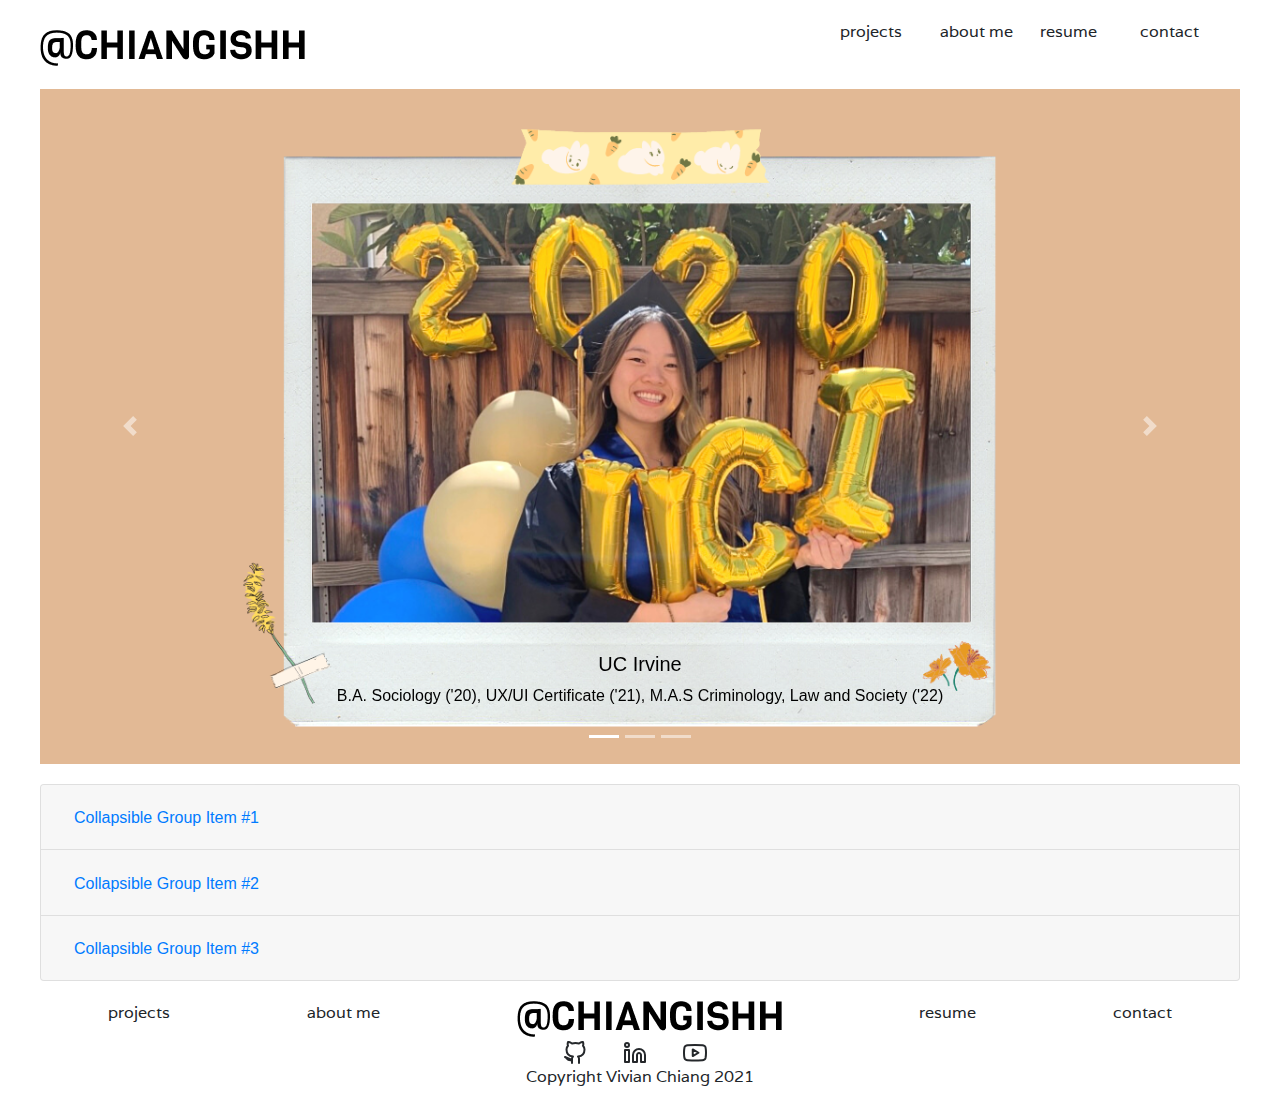
==== about.html @ e0d1074c "updated" ====
<!DOCTYPE html>
<html lang="en">

<head>
    <meta charset="UTF-8">
    <meta http-equiv="X-UA-Compatible" content="IE=edge">
    <meta name="viewport" content="width=device-width, initial-scale=1.0">
    <title>about me</title>
    <link rel="stylesheet" href="https://stackpath.bootstrapcdn.com/bootstrap/4.3.1/css/bootstrap.min.css"
        integrity="sha384-ggOyR0iXCbMQv3Xipma34MD+dH/1fQ784/j6cY/iJTQUOhcWr7x9JvoRxT2MZw1T" crossorigin="anonymous">
    <meta name="viewport" content="width=device-width, initial-scale=1, shrink-to-fit=no">
    <link rel="stylesheet" href="about.css">
    <link rel="preconnect" href="https://fonts.gstatic.com">
    <link href="https://fonts.googleapis.com/css2?family=Viga&display=swap" rel="stylesheet">
    <link rel="preconnect" href="https://fonts.gstatic.com">
    <link href="https://fonts.googleapis.com/css2?family=Varela&family=Viga&display=swap" rel="stylesheet">
    <script async src="https://www.googletagmanager.com/gtag/js?id=G-PX47273XHF"></script>
</head>

<body>
    <nav class="fill">
        <div class="navigation">
            <div id="logo">
              <p>
                <a href="index.html">
                <img src="@CHIANGISHH.png" alt="logo">
                </a>
              </p>
            </div>
            <div id="projects">
                <p>projects</p>
            </div>
            <div class="dropdown">
                <p class="dropbtn">about me</p>
                <div class="dropdown-content">
                    <a href="#">@chiangishh</a>
                    <a href="#">@vifitzs</a>
                </div>
            </div>
            <div id="resume">
                <p>resume</p>
            </div>
            <div id="contact">
                <p>contact</p>
            </div>
        </div>
    </nav>

    <div class="bd-example">
        <div id="carouselExampleCaptions" class="carousel slide" data-ride="carousel">
            <ol class="carousel-indicators">
                <li data-target="#carouselExampleCaptions" data-slide-to="0" class="active"></li>
                <li data-target="#carouselExampleCaptions" data-slide-to="1"></li>
                <li data-target="#carouselExampleCaptions" data-slide-to="2"></li>
            </ol>
            <div class="carousel-inner">
                <div class="carousel-item active">
                    <img src="1.png" class="d-block w-100" alt="...">
                    <div class="carousel-caption d-none d-md-block">
                        <h5>UC Irvine</h5>
                        <p> B.A. Sociology ('20), UX/UI Certificate ('21), M.A.S Criminology, Law and Society ('22)</p>
                    </div>
                </div>
                <div class="carousel-item">
                    <img src="3.png" class="d-block w-100" alt="...">
                    <div class="carousel-caption d-none d-md-block">
                        <h5>Vivian in 3 Words</h5>
                        <p>Team Leader, Driven, Organized</p>
                    </div>
                </div>
                <div class="carousel-item">
                    <img src="2.png" class="d-block w-100" alt="...">
                    <div class="carousel-caption d-none d-md-block">
                        <h5>On Vivian's free time, she likes to...</h5>
                        <p>create video and fashion content for family, friends, and viewers</p>
                    </div>
                </div>
            </div>
            <a class="carousel-control-prev" href="#carouselExampleCaptions" role="button" data-slide="prev">
                <span class="carousel-control-prev-icon" aria-hidden="true"></span>
                <span class="sr-only">Previous</span>
            </a>
            <a class="carousel-control-next" href="#carouselExampleCaptions" role="button" data-slide="next">
                <span class="carousel-control-next-icon" aria-hidden="true"></span>
                <span class="sr-only">Next</span>
            </a>
        </div>
    </div>

    <div class="accordion" id="accordionExample">
        <div class="card">
          <div class="card-header" id="headingOne">
            <h2 class="mb-0">
              <button class="btn btn-link" type="button" data-toggle="collapse" data-target="#collapseOne" aria-expanded="true" aria-controls="collapseOne">
                Collapsible Group Item #1
              </button>
            </h2>
          </div>
      
          <div id="collapseOne" class="collapse show" aria-labelledby="headingOne" data-parent="#accordionExample">
            <div class="card-body">
              Anim pariatur cliche reprehenderit, enim eiusmod high life accusamus terry richardson ad squid. 3 wolf moon officia aute, non cupidatat skateboard dolor brunch. Food truck quinoa nesciunt laborum eiusmod. Brunch 3 wolf moon tempor, sunt aliqua put a bird on it squid single-origin coffee nulla assumenda shoreditch et. Nihil anim keffiyeh helvetica, craft beer labore wes anderson cred nesciunt sapiente ea proident. Ad vegan excepteur butcher vice lomo. Leggings occaecat craft beer farm-to-table, raw denim aesthetic synth nesciunt you probably haven't heard of them accusamus labore sustainable VHS.
            </div>
          </div>
        </div>
        <div class="card">
          <div class="card-header" id="headingTwo">
            <h2 class="mb-0">
              <button class="btn btn-link collapsed" type="button" data-toggle="collapse" data-target="#collapseTwo" aria-expanded="false" aria-controls="collapseTwo">
                Collapsible Group Item #2
              </button>
            </h2>
          </div>
          <div id="collapseTwo" class="collapse" aria-labelledby="headingTwo" data-parent="#accordionExample">
            <div class="card-body">
              Anim pariatur cliche reprehenderit, enim eiusmod high life accusamus terry richardson ad squid. 3 wolf moon officia aute, non cupidatat skateboard dolor brunch. Food truck quinoa nesciunt laborum eiusmod. Brunch 3 wolf moon tempor, sunt aliqua put a bird on it squid single-origin coffee nulla assumenda shoreditch et. Nihil anim keffiyeh helvetica, craft beer labore wes anderson cred nesciunt sapiente ea proident. Ad vegan excepteur butcher vice lomo. Leggings occaecat craft beer farm-to-table, raw denim aesthetic synth nesciunt you probably haven't heard of them accusamus labore sustainable VHS.
            </div>
          </div>
        </div>
        <div class="card">
          <div class="card-header" id="headingThree">
            <h2 class="mb-0">
              <button class="btn btn-link collapsed" type="button" data-toggle="collapse" data-target="#collapseThree" aria-expanded="false" aria-controls="collapseThree">
                Collapsible Group Item #3
              </button>
            </h2>
          </div>
          <div id="collapseThree" class="collapse" aria-labelledby="headingThree" data-parent="#accordionExample">
            <div class="card-body">
              Anim pariatur cliche reprehenderit, enim eiusmod high life accusamus terry richardson ad squid. 3 wolf moon officia aute, non cupidatat skateboard dolor brunch. Food truck quinoa nesciunt laborum eiusmod. Brunch 3 wolf moon tempor, sunt aliqua put a bird on it squid single-origin coffee nulla assumenda shoreditch et. Nihil anim keffiyeh helvetica, craft beer labore wes anderson cred nesciunt sapiente ea proident. Ad vegan excepteur butcher vice lomo. Leggings occaecat craft beer farm-to-table, raw denim aesthetic synth nesciunt you probably haven't heard of them accusamus labore sustainable VHS.
            </div>
          </div>
        </div>
      </div>

    <footer>
        <div>
            <div id="footer2">
                <div>
                    <p>projects</p>
                </div>
                <div>
                    <p>about me</p>
                </div>
                <div>
                    <img src="@CHIANGISHH.png" alt="logo">
                </div>
                <div>
                    <p>resume</p>
                </div>
                <div>
                    <p>contact</p>
                </div>
            </div>
            <div id="footer3">
                <div class="logos">
                    <img id="github" src="github.svg" alt="github">
                    <img id="linkedin" src="linkedin.svg" alt="linkedin">
                    <img id="youtube" src="youtube.svg" alt="youtube">
                </div>
            </div>
        </div>
        <div id="footer4">
            <p>Copyright Vivian Chiang 2021</p>
        </div>
        </div>
    </footer>
    <script src="https://code.jquery.com/jquery-3.3.1.slim.min.js"
        integrity="sha384-q8i/X+965DzO0rT7abK41JStQIAqVgRVzpbzo5smXKp4YfRvH+8abtTE1Pi6jizo"
        crossorigin="anonymous"></script>
    <script src="https://cdnjs.cloudflare.com/ajax/libs/popper.js/1.14.7/umd/popper.min.js"
        integrity="sha384-UO2eT0CpHqdSJQ6hJty5KVphtPhzWj9WO1clHTMGa3JDZwrnQq4sF86dIHNDz0W1"
        crossorigin="anonymous"></script>
    <script src="https://stackpath.bootstrapcdn.com/bootstrap/4.3.1/js/bootstrap.min.js"
        integrity="sha384-JjSmVgyd0p3pXB1rRibZUAYoIIy6OrQ6VrjIEaFf/nJGzIxFDsf4x0xIM+B07jRM"
        crossorigin="anonymous"></script>

</body>
<script src="about.js"></script>

</html>
---- about.css ----
.navigation {
    display: grid;
    grid-template-columns: 200px 600px 100px 100px 100px 100px;
    max-width: 1200px;
    margin: 0 auto;
    font-family: 'Varela', sans-serif;
    padding-top: 20px;
}
#projects {
    grid-column: 3;
}
#logo {
    font-size: 35px;
    font-family: 'Viga', sans-serif;
}


.dropbtn {
    background-color: transparent;
}

/* The container <div> - needed to position the dropdown content */

.dropdown {
    position: relative;
    display: inline-block;
}

/* Dropdown Content (Hidden by Default) */

.dropdown-content {
    display: none;
    position: absolute;
    background-color: #f1f1f1;
    min-width: 160px;
    box-shadow: 0px 8px 16px 0px rgba(0, 0, 0, 0.2);
    border-radius: 10px;
    z-index: 1;
}

/* Links inside the dropdown */

.dropdown-content a {
    color: black;
    padding: 12px 16px;
    text-decoration: none;
    display: block;
}

/* Change color of dropdown links on hover */

.dropdown-content a:hover {
    background-color: #FFDCDC;
    text-decoration: hotpink underline;
}

/* Show the dropdown menu on hover */

.dropdown:hover .dropdown-content {
    display: block;
}

/* Change the background color of the dropdown button when the dropdown content is shown */

.dropdown:hover .dropbtn {
    color: hotpink;
}

nav.fill .navigation {
    transition: all 2s;
}

nav.fill .navigation:after {
    text-align: left;
    content: '';
    margin: 0 auto;
}

nav.fill #projects:hover {
    color: green;
    z-index: 1;
    text-decoration: underline;
}

nav.fill #about:hover {
    color: hotpink;
    z-index: 1;
    text-decoration: underline;
}

nav.fill #resume:hover {
    color: green;
    z-index: 1;
    text-decoration: underline;
}

nav.fill #contact:hover {
    color: hotpink;
    z-index: 1;
    text-decoration: underline;
}

nav.fill .navigation:hover:after {
    z-index: -10;
    animation: fill 1s forwards;
    -webkit-animation: fill 1s forwards;
    -moz-animation: fill 1s forwards;
    opacity: 1;
}

.bd-example {
    max-width: 1200px;
    margin: 0 auto;
}

.bd-example p {
    color: black;
}
.bd-example h5 {
    color: black;
}

.information {
    padding-top: 20px;
    max-width: 1200px;
    margin: 0 auto;
}
.accordion {
    padding-top: 20px;
    max-width: 1200px;
    margin: 0 auto;
}
footer {
   padding-top: 20px;
    display: flex;
    flex-direction: column;
    justify-content: center;
    max-width: 1200px;
    margin: 0 auto;
    font-family: 'Varela', sans-serif;
}

#footer2 {
    display: flex;
    flex-direction: row;
    justify-content: space-around;
}

#footer3 {
    display: flex;
    justify-content: center;
}

.logos {
    display: grid;
    grid-template-columns: 60px 60px 60px;
    grid-template-rows: 1;
    padding-left: 25px;
}

#github {
    grid-column: 1;
}

#linkedin {
    grid-column: 2;
}

#youtube {
    grid-column: 3;
}

#footer4 {
    text-align: center;
}
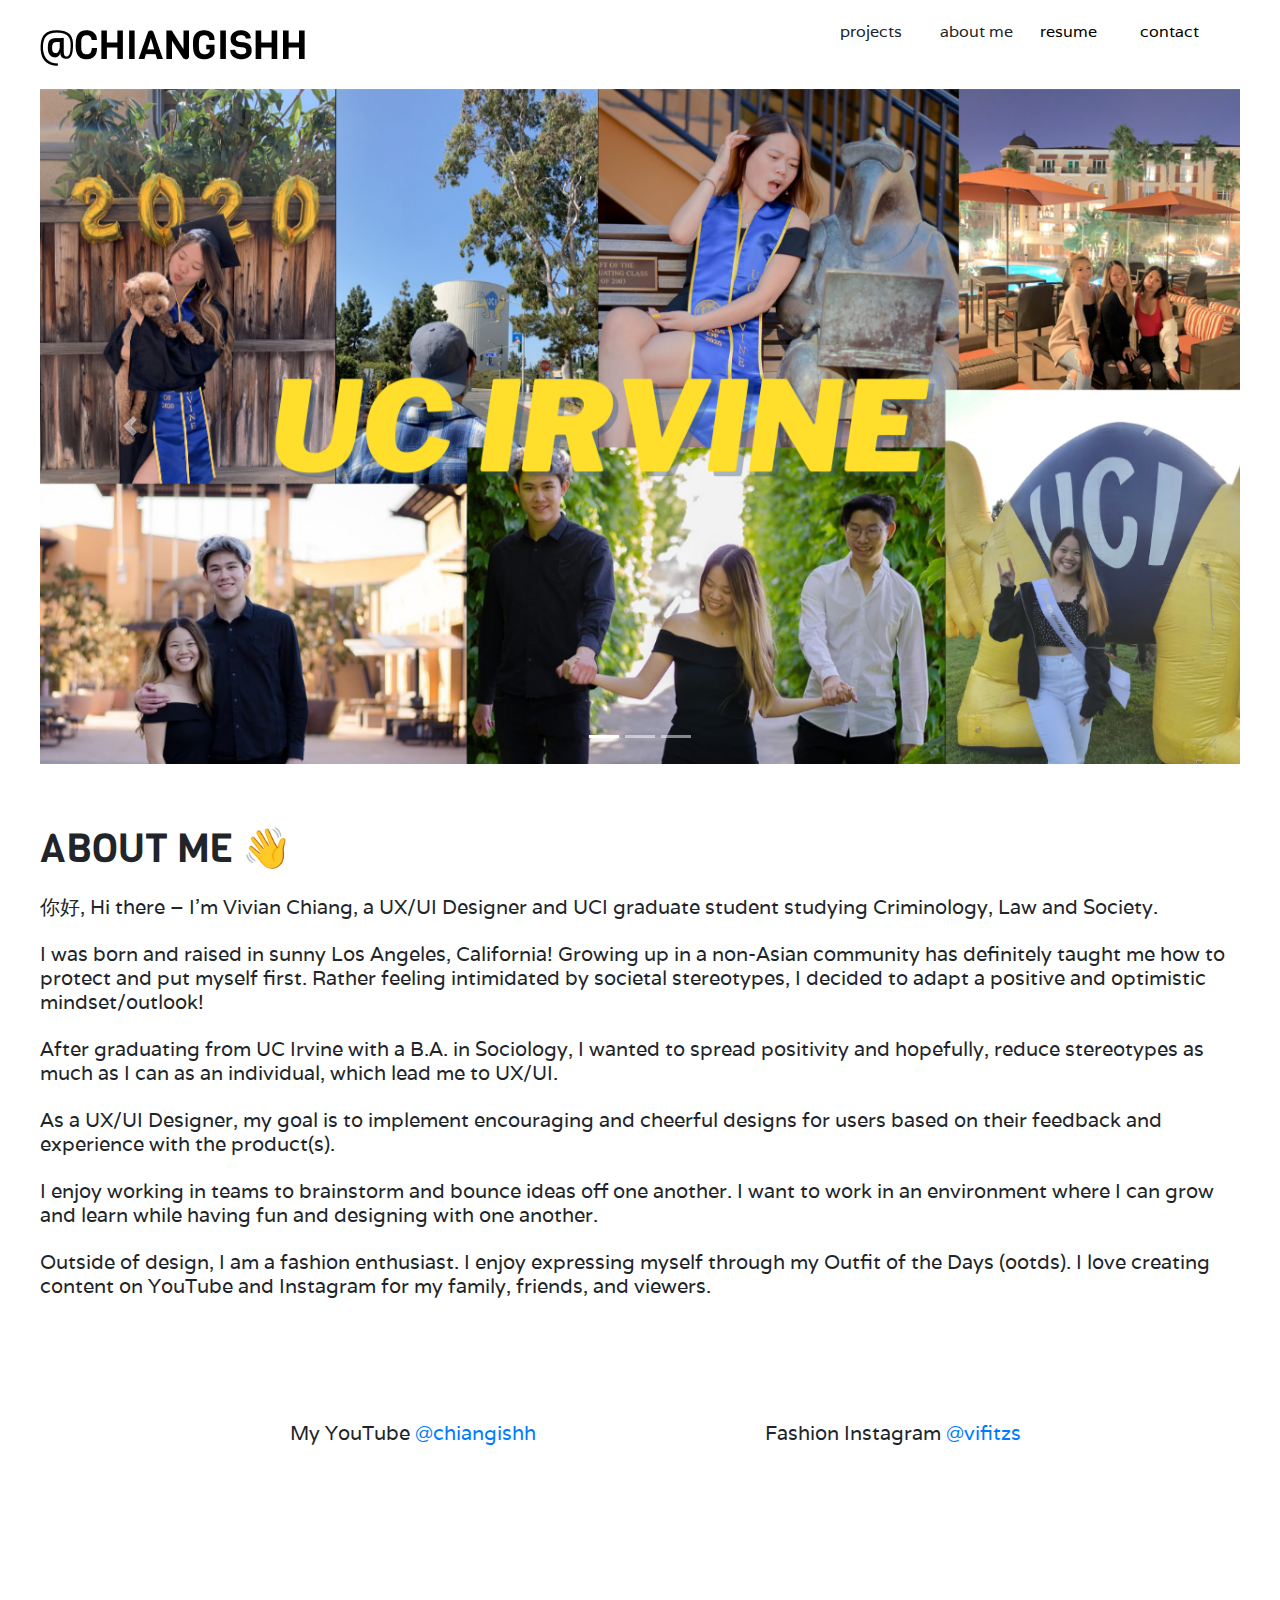
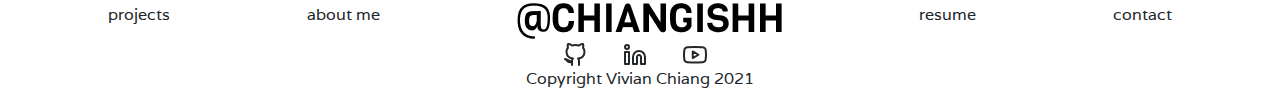
==== commit baa2e5df: "updated portfolio" ====
--- a/about.html
+++ b/about.html
@@ -2,178 +2,171 @@
 <html lang="en">
 
 <head>
-    <meta charset="UTF-8">
-    <meta http-equiv="X-UA-Compatible" content="IE=edge">
-    <meta name="viewport" content="width=device-width, initial-scale=1.0">
-    <title>about me</title>
-    <link rel="stylesheet" href="https://stackpath.bootstrapcdn.com/bootstrap/4.3.1/css/bootstrap.min.css"
-        integrity="sha384-ggOyR0iXCbMQv3Xipma34MD+dH/1fQ784/j6cY/iJTQUOhcWr7x9JvoRxT2MZw1T" crossorigin="anonymous">
-    <meta name="viewport" content="width=device-width, initial-scale=1, shrink-to-fit=no">
-    <link rel="stylesheet" href="about.css">
-    <link rel="preconnect" href="https://fonts.gstatic.com">
-    <link href="https://fonts.googleapis.com/css2?family=Viga&display=swap" rel="stylesheet">
-    <link rel="preconnect" href="https://fonts.gstatic.com">
-    <link href="https://fonts.googleapis.com/css2?family=Varela&family=Viga&display=swap" rel="stylesheet">
-    <script async src="https://www.googletagmanager.com/gtag/js?id=G-PX47273XHF"></script>
+  <meta charset="UTF-8">
+  <meta http-equiv="X-UA-Compatible" content="IE=edge">
+  <meta name="viewport" content="width=device-width, initial-scale=1.0">
+  <title>about me</title>
+  <link rel="stylesheet" href="https://stackpath.bootstrapcdn.com/bootstrap/4.3.1/css/bootstrap.min.css"
+    integrity="sha384-ggOyR0iXCbMQv3Xipma34MD+dH/1fQ784/j6cY/iJTQUOhcWr7x9JvoRxT2MZw1T" crossorigin="anonymous">
+  <meta name="viewport" content="width=device-width, initial-scale=1, shrink-to-fit=no">
+  <link rel="stylesheet" href="about.css">
+  <link rel="preconnect" href="https://fonts.gstatic.com">
+  <link href="https://fonts.googleapis.com/css2?family=Viga&display=swap" rel="stylesheet">
+  <link rel="preconnect" href="https://fonts.gstatic.com">
+  <link href="https://fonts.googleapis.com/css2?family=Varela&family=Viga&display=swap" rel="stylesheet">
+  <script async src="https://www.googletagmanager.com/gtag/js?id=G-PX47273XHF"></script>
 </head>
 
 <body>
-    <nav class="fill">
-        <div class="navigation">
-            <div id="logo">
-              <p>
-                <a href="index.html">
-                <img src="@CHIANGISHH.png" alt="logo">
-                </a>
-              </p>
-            </div>
-            <div id="projects">
-                <p>projects</p>
-            </div>
-            <div class="dropdown">
-                <p class="dropbtn">about me</p>
-                <div class="dropdown-content">
-                    <a href="#">@chiangishh</a>
-                    <a href="#">@vifitzs</a>
-                </div>
-            </div>
-            <div id="resume">
-                <p>resume</p>
-            </div>
-            <div id="contact">
-                <p>contact</p>
-            </div>
+  <nav class="fill">
+    <div class="navigation">
+      <div id="logo">
+        <p>
+          <a href="index.html">
+            <img src="@CHIANGISHH.png" alt="logo">
+          </a>
+        </p>
+      </div>
+      <div id="projects">
+        <p>projects</p>
+      </div>
+      <div class="dropdown">
+        <p class="dropbtn">about me</p>
+        <div class="dropdown-content">
+          <a href="about.html">@chiangishh</a>
+          <a href="vitfit.html">@vifitzs</a>
         </div>
-    </nav>
+      </div>
+      <div id="resume">
+        <a href="resume.html">
+          <p>resume</p>
+        </a>
+      </div>
+      <div id="contact">
+        <a href="contact.html">
+          <p>contact</p>
+        </a>
+      </div>
+    </div>
+  </nav>
 
-    <div class="bd-example">
-        <div id="carouselExampleCaptions" class="carousel slide" data-ride="carousel">
-            <ol class="carousel-indicators">
-                <li data-target="#carouselExampleCaptions" data-slide-to="0" class="active"></li>
-                <li data-target="#carouselExampleCaptions" data-slide-to="1"></li>
-                <li data-target="#carouselExampleCaptions" data-slide-to="2"></li>
-            </ol>
-            <div class="carousel-inner">
-                <div class="carousel-item active">
-                    <img src="1.png" class="d-block w-100" alt="...">
-                    <div class="carousel-caption d-none d-md-block">
+  <div class="bd-example">
+    <div id="carouselExampleCaptions" class="carousel slide" data-ride="carousel">
+      <ol class="carousel-indicators">
+        <li data-target="#carouselExampleCaptions" data-slide-to="0" class="active"></li>
+        <li data-target="#carouselExampleCaptions" data-slide-to="1"></li>
+        <li data-target="#carouselExampleCaptions" data-slide-to="2"></li>
+      </ol>
+      <div class="carousel-inner">
+        <div class="carousel-item active">
+          <img src="uci.png" class="d-block w-100" alt="...">
+          <!-- <div class="carousel-caption d-none d-md-block">
                         <h5>UC Irvine</h5>
                         <p> B.A. Sociology ('20), UX/UI Certificate ('21), M.A.S Criminology, Law and Society ('22)</p>
-                    </div>
-                </div>
-                <div class="carousel-item">
-                    <img src="3.png" class="d-block w-100" alt="...">
-                    <div class="carousel-caption d-none d-md-block">
+                    </div> -->
+        </div>
+        <div class="carousel-item">
+          <img src="family & friends.png" class="d-block w-100" alt="...">
+          <!-- <div class="carousel-caption d-none d-md-block">
                         <h5>Vivian in 3 Words</h5>
                         <p>Team Leader, Driven, Organized</p>
-                    </div>
-                </div>
-                <div class="carousel-item">
-                    <img src="2.png" class="d-block w-100" alt="...">
-                    <div class="carousel-caption d-none d-md-block">
+                    </div> -->
+        </div>
+        <div class="carousel-item">
+          <img src="fashion.png" class="d-block w-100" alt="...">
+          <!-- <div class="carousel-caption d-none d-md-block">
                         <h5>On Vivian's free time, she likes to...</h5>
                         <p>create video and fashion content for family, friends, and viewers</p>
-                    </div>
-                </div>
-            </div>
-            <a class="carousel-control-prev" href="#carouselExampleCaptions" role="button" data-slide="prev">
-                <span class="carousel-control-prev-icon" aria-hidden="true"></span>
-                <span class="sr-only">Previous</span>
-            </a>
-            <a class="carousel-control-next" href="#carouselExampleCaptions" role="button" data-slide="next">
-                <span class="carousel-control-next-icon" aria-hidden="true"></span>
-                <span class="sr-only">Next</span>
-            </a>
-        </div>
-    </div>
-
-    <div class="accordion" id="accordionExample">
-        <div class="card">
-          <div class="card-header" id="headingOne">
-            <h2 class="mb-0">
-              <button class="btn btn-link" type="button" data-toggle="collapse" data-target="#collapseOne" aria-expanded="true" aria-controls="collapseOne">
-                Collapsible Group Item #1
-              </button>
-            </h2>
-          </div>
-      
-          <div id="collapseOne" class="collapse show" aria-labelledby="headingOne" data-parent="#accordionExample">
-            <div class="card-body">
-              Anim pariatur cliche reprehenderit, enim eiusmod high life accusamus terry richardson ad squid. 3 wolf moon officia aute, non cupidatat skateboard dolor brunch. Food truck quinoa nesciunt laborum eiusmod. Brunch 3 wolf moon tempor, sunt aliqua put a bird on it squid single-origin coffee nulla assumenda shoreditch et. Nihil anim keffiyeh helvetica, craft beer labore wes anderson cred nesciunt sapiente ea proident. Ad vegan excepteur butcher vice lomo. Leggings occaecat craft beer farm-to-table, raw denim aesthetic synth nesciunt you probably haven't heard of them accusamus labore sustainable VHS.
-            </div>
-          </div>
-        </div>
-        <div class="card">
-          <div class="card-header" id="headingTwo">
-            <h2 class="mb-0">
-              <button class="btn btn-link collapsed" type="button" data-toggle="collapse" data-target="#collapseTwo" aria-expanded="false" aria-controls="collapseTwo">
-                Collapsible Group Item #2
-              </button>
-            </h2>
-          </div>
-          <div id="collapseTwo" class="collapse" aria-labelledby="headingTwo" data-parent="#accordionExample">
-            <div class="card-body">
-              Anim pariatur cliche reprehenderit, enim eiusmod high life accusamus terry richardson ad squid. 3 wolf moon officia aute, non cupidatat skateboard dolor brunch. Food truck quinoa nesciunt laborum eiusmod. Brunch 3 wolf moon tempor, sunt aliqua put a bird on it squid single-origin coffee nulla assumenda shoreditch et. Nihil anim keffiyeh helvetica, craft beer labore wes anderson cred nesciunt sapiente ea proident. Ad vegan excepteur butcher vice lomo. Leggings occaecat craft beer farm-to-table, raw denim aesthetic synth nesciunt you probably haven't heard of them accusamus labore sustainable VHS.
-            </div>
-          </div>
-        </div>
-        <div class="card">
-          <div class="card-header" id="headingThree">
-            <h2 class="mb-0">
-              <button class="btn btn-link collapsed" type="button" data-toggle="collapse" data-target="#collapseThree" aria-expanded="false" aria-controls="collapseThree">
-                Collapsible Group Item #3
-              </button>
-            </h2>
-          </div>
-          <div id="collapseThree" class="collapse" aria-labelledby="headingThree" data-parent="#accordionExample">
-            <div class="card-body">
-              Anim pariatur cliche reprehenderit, enim eiusmod high life accusamus terry richardson ad squid. 3 wolf moon officia aute, non cupidatat skateboard dolor brunch. Food truck quinoa nesciunt laborum eiusmod. Brunch 3 wolf moon tempor, sunt aliqua put a bird on it squid single-origin coffee nulla assumenda shoreditch et. Nihil anim keffiyeh helvetica, craft beer labore wes anderson cred nesciunt sapiente ea proident. Ad vegan excepteur butcher vice lomo. Leggings occaecat craft beer farm-to-table, raw denim aesthetic synth nesciunt you probably haven't heard of them accusamus labore sustainable VHS.
-            </div>
-          </div>
+                    </div> -->
         </div>
       </div>
+      <a class="carousel-control-prev" href="#carouselExampleCaptions" role="button" data-slide="prev">
+        <span class="carousel-control-prev-icon" aria-hidden="true"></span>
+        <span class="sr-only">Previous</span>
+      </a>
+      <a class="carousel-control-next" href="#carouselExampleCaptions" role="button" data-slide="next">
+        <span class="carousel-control-next-icon" aria-hidden="true"></span>
+        <span class="sr-only">Next</span>
+      </a>
+    </div>
+  </div>
 
-    <footer>
+  <div class="aboutName">
+    <h1> ABOUT ME 👋 </h1>
+    <div>
+      <h5>你好, Hi there – I’m Vivian Chiang, a UX/UI Designer and UCI graduate student studying Criminology, Law and
+        Society. </h5>
+    </div>
+    <div>
+      <h5> I was born and raised in sunny Los Angeles, California! Growing up in a non-Asian community has definitely
+        taught me how to protect and put myself first. Rather feeling intimidated by societal stereotypes, I decided to
+        adapt a positive and optimistic mindset/outlook!</h5>
+    </div>
+    <div>
+      <h5> After graduating from UC Irvine with a B.A. in Sociology, I wanted to spread positivity and hopefully, reduce
+        stereotypes as much as I can as an individual, which lead me to UX/UI. </h5>
+    </div>
+    <div>
+      <h5> As a UX/UI Designer, my goal is to implement encouraging and cheerful designs for users based on their
+        feedback and experience with the product(s). </h5>
+    </div>
+    <div>
+      <h5> I enjoy working in teams to brainstorm and bounce ideas off one another. I want to work in an environment
+        where I can grow and learn while having fun and designing with one another. </h5>
+    </div>
+    <div>
+      <h5> Outside of design, I am a fashion enthusiast. I enjoy expressing myself through my Outfit of the Days
+        (ootds). I love creating content on YouTube and Instagram for my family, friends, and viewers. </h5>
+    </div>
+    <div class="social">
+      <h5>My YouTube <a href="https://www.youtube.com/channel/UCJ--zNk2qe5PiSST5zBFSlg">@chiangishh</a></h5>
+      <h5>Fashion Instagram <a href="https://www.instagram.com/vifitzs/?hl=en">@vifitzs</a></h5>
+    </div>
+  </div>
+
+
+
+  <footer>
+    <div>
+      <div id="footer2">
         <div>
-            <div id="footer2">
-                <div>
-                    <p>projects</p>
-                </div>
-                <div>
-                    <p>about me</p>
-                </div>
-                <div>
-                    <img src="@CHIANGISHH.png" alt="logo">
-                </div>
-                <div>
-                    <p>resume</p>
-                </div>
-                <div>
-                    <p>contact</p>
-                </div>
-            </div>
-            <div id="footer3">
-                <div class="logos">
-                    <img id="github" src="github.svg" alt="github">
-                    <img id="linkedin" src="linkedin.svg" alt="linkedin">
-                    <img id="youtube" src="youtube.svg" alt="youtube">
-                </div>
-            </div>
+          <p>projects</p>
         </div>
-        <div id="footer4">
-            <p>Copyright Vivian Chiang 2021</p>
+        <div>
+          <p>about me</p>
         </div>
+        <div>
+          <img src="@CHIANGISHH.png" alt="logo">
         </div>
-    </footer>
-    <script src="https://code.jquery.com/jquery-3.3.1.slim.min.js"
-        integrity="sha384-q8i/X+965DzO0rT7abK41JStQIAqVgRVzpbzo5smXKp4YfRvH+8abtTE1Pi6jizo"
-        crossorigin="anonymous"></script>
-    <script src="https://cdnjs.cloudflare.com/ajax/libs/popper.js/1.14.7/umd/popper.min.js"
-        integrity="sha384-UO2eT0CpHqdSJQ6hJty5KVphtPhzWj9WO1clHTMGa3JDZwrnQq4sF86dIHNDz0W1"
-        crossorigin="anonymous"></script>
-    <script src="https://stackpath.bootstrapcdn.com/bootstrap/4.3.1/js/bootstrap.min.js"
-        integrity="sha384-JjSmVgyd0p3pXB1rRibZUAYoIIy6OrQ6VrjIEaFf/nJGzIxFDsf4x0xIM+B07jRM"
-        crossorigin="anonymous"></script>
+        <div>
+          <p>resume</p>
+        </div>
+        <div>
+          <p>contact</p>
+        </div>
+      </div>
+      <div id="footer3">
+        <div class="logos">
+          <img id="github" src="github.svg" alt="github">
+          <img id="linkedin" src="linkedin.svg" alt="linkedin">
+          <img id="youtube" src="youtube.svg" alt="youtube">
+        </div>
+      </div>
+    </div>
+    <div id="footer4">
+      <p>Copyright Vivian Chiang 2021</p>
+    </div>
+    </div>
+  </footer>
+  <script src="https://code.jquery.com/jquery-3.3.1.slim.min.js"
+    integrity="sha384-q8i/X+965DzO0rT7abK41JStQIAqVgRVzpbzo5smXKp4YfRvH+8abtTE1Pi6jizo"
+    crossorigin="anonymous"></script>
+  <script src="https://cdnjs.cloudflare.com/ajax/libs/popper.js/1.14.7/umd/popper.min.js"
+    integrity="sha384-UO2eT0CpHqdSJQ6hJty5KVphtPhzWj9WO1clHTMGa3JDZwrnQq4sF86dIHNDz0W1"
+    crossorigin="anonymous"></script>
+  <script src="https://stackpath.bootstrapcdn.com/bootstrap/4.3.1/js/bootstrap.min.js"
+    integrity="sha384-JjSmVgyd0p3pXB1rRibZUAYoIIy6OrQ6VrjIEaFf/nJGzIxFDsf4x0xIM+B07jRM"
+    crossorigin="anonymous"></script>
 
 </body>
 <script src="about.js"></script>
--- a/about.css
+++ b/about.css
@@ -131,7 +131,7 @@
     margin: 0 auto;
 }
 footer {
-   padding-top: 20px;
+   padding-top: 150px;
     display: flex;
     flex-direction: column;
     justify-content: center;
@@ -173,3 +173,54 @@
 #footer4 {
     text-align: center;
 }
+
+.yellow {
+    padding-top: 100px;
+    padding-bottom: 100px;
+    max-width: 1200px;
+    margin: 0 auto;
+    display: flex;
+    justify-content: space-around; 
+}
+
+.aboutName {
+    padding-top: 20px;
+    font-family: 'Viga', sans-serif;
+    max-width: 1200px;
+    margin: 0 auto;
+
+
+}
+.aboutName h1 {
+    padding-top: 40px;
+}
+
+
+.aboutName h5 {
+    padding-top: 15px;
+    font-family: 'Varela', sans-serif;
+}
+
+#resume a {
+    color: black;
+}
+
+#resume a :hover {
+    color: green;
+}
+
+.social {
+    padding-top: 100px;
+    padding-left: 250px ;
+    display: grid;
+    grid-template-columns: 1fr 1fr;
+    
+}
+
+#contact a {
+    color: black;
+}
+
+#contact a :hover {
+    color: hotpink;
+}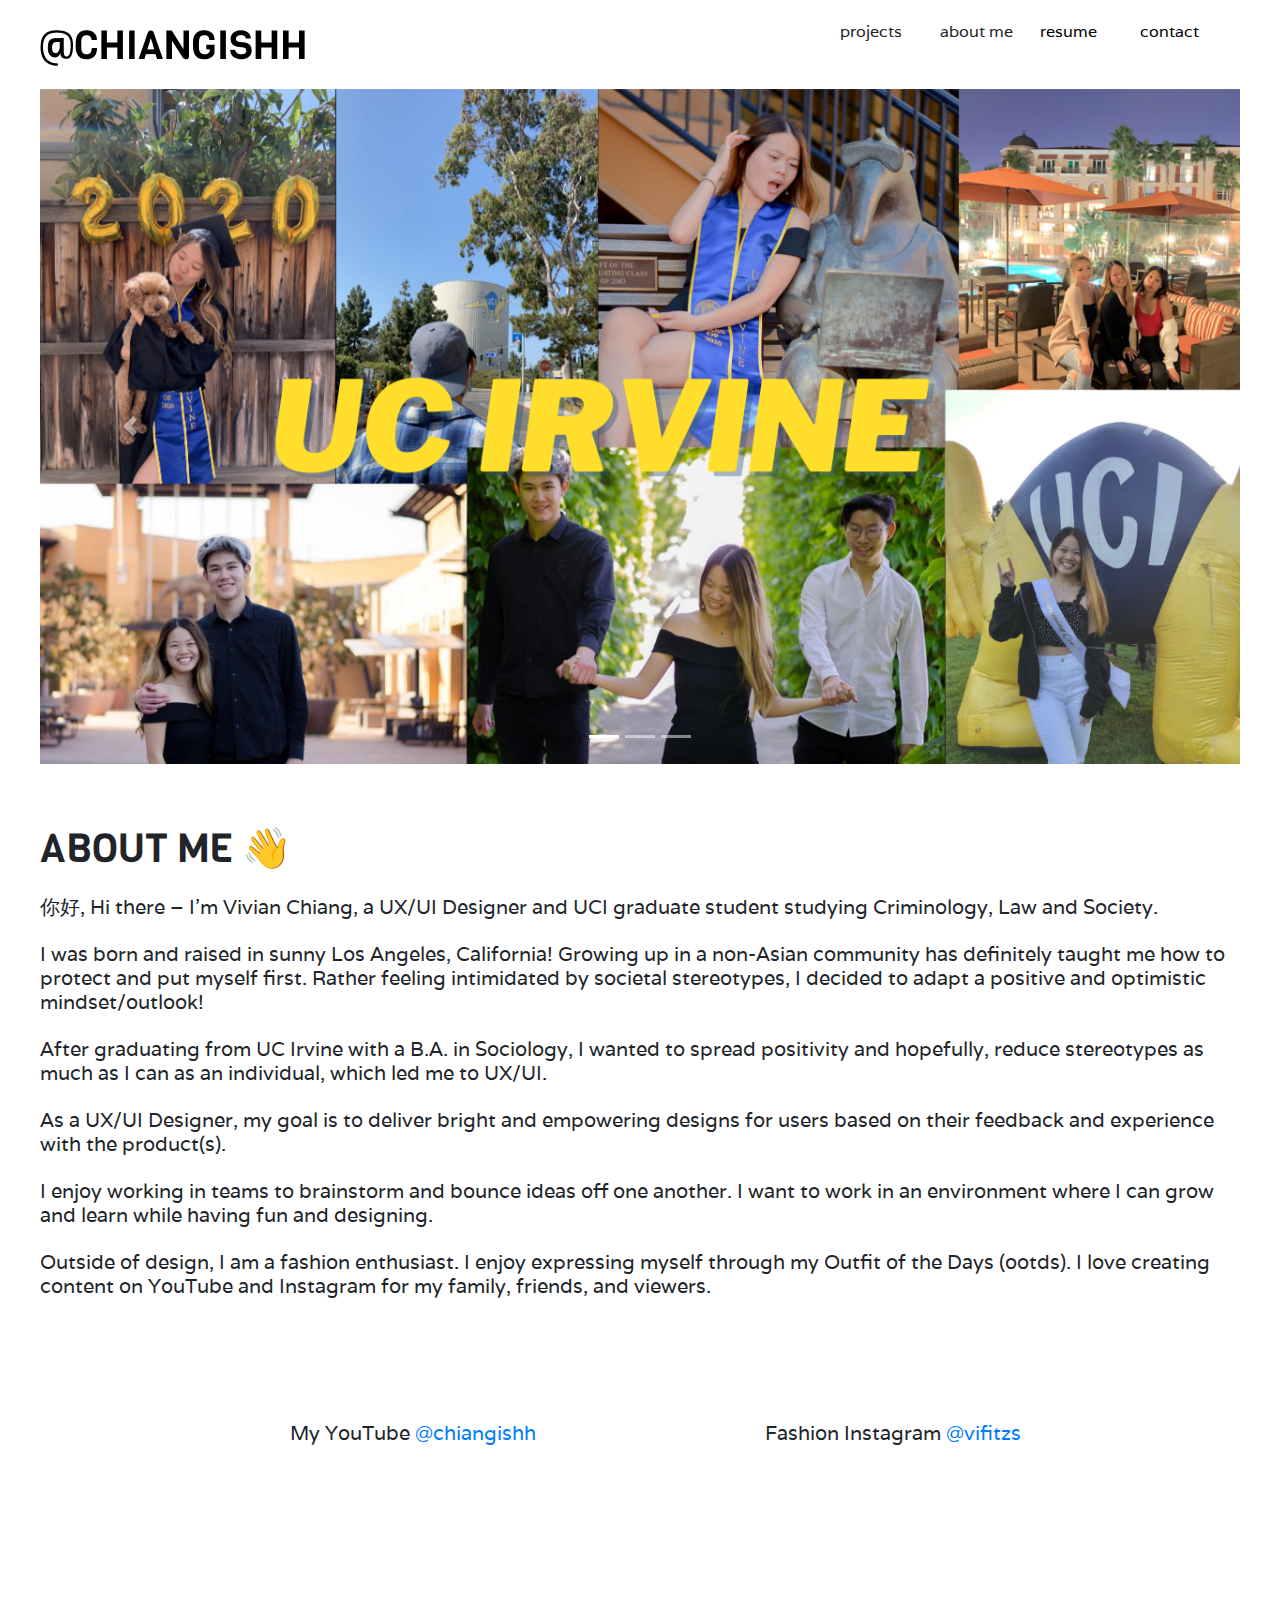
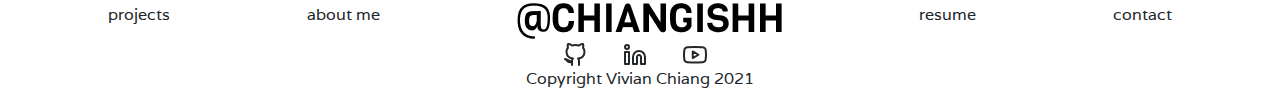
==== commit 403c0fcd: "updated home page" ====
--- a/about.html
+++ b/about.html
@@ -104,15 +104,15 @@
     </div>
     <div>
       <h5> After graduating from UC Irvine with a B.A. in Sociology, I wanted to spread positivity and hopefully, reduce
-        stereotypes as much as I can as an individual, which lead me to UX/UI. </h5>
+        stereotypes as much as I can as an individual, which led me to UX/UI. </h5>
     </div>
     <div>
-      <h5> As a UX/UI Designer, my goal is to implement encouraging and cheerful designs for users based on their
+      <h5> As a UX/UI Designer, my goal is to deliver bright and empowering designs for users based on their
         feedback and experience with the product(s). </h5>
     </div>
     <div>
       <h5> I enjoy working in teams to brainstorm and bounce ideas off one another. I want to work in an environment
-        where I can grow and learn while having fun and designing with one another. </h5>
+        where I can grow and learn while having fun and designing. </h5>
     </div>
     <div>
       <h5> Outside of design, I am a fashion enthusiast. I enjoy expressing myself through my Outfit of the Days
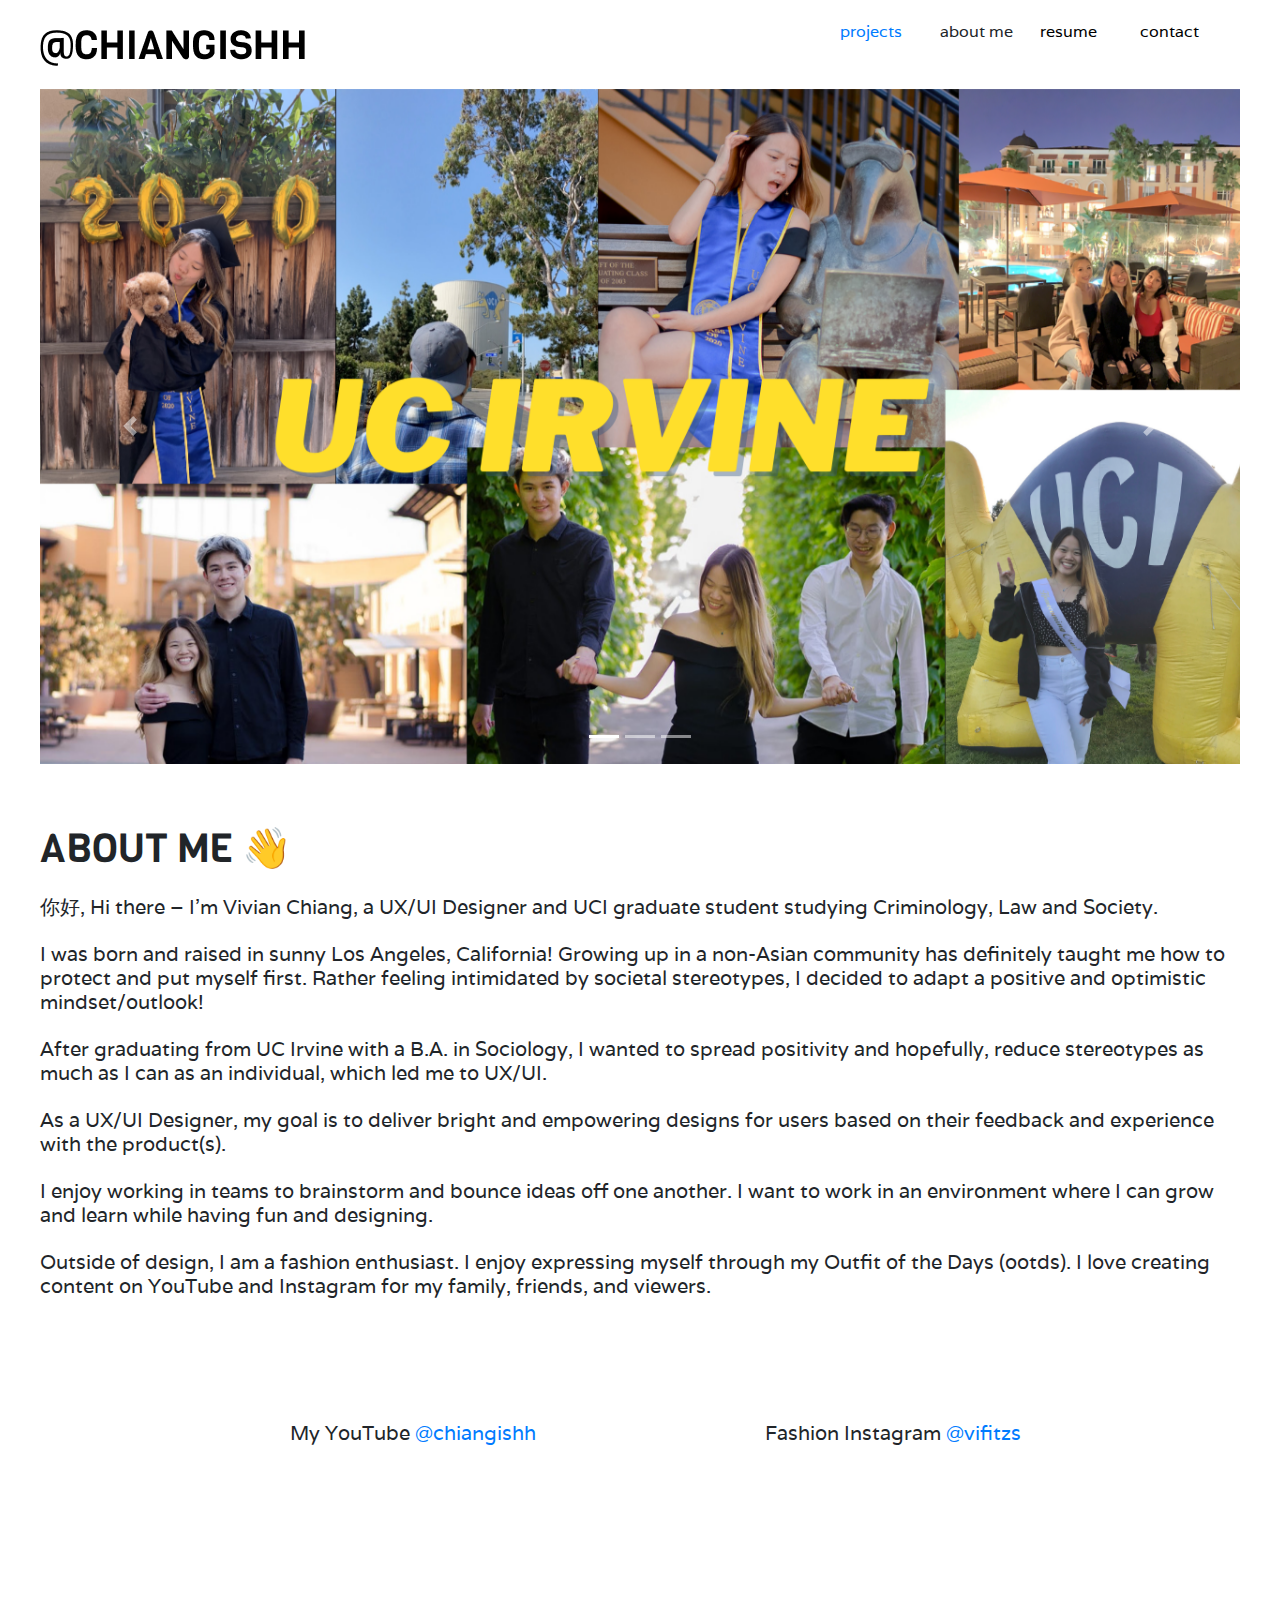
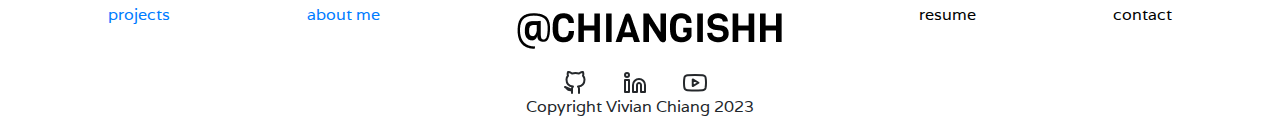
==== commit 8f5a748e: "updated copyright year" ====
--- a/about.html
+++ b/about.html
@@ -28,7 +28,9 @@
         </p>
       </div>
       <div id="projects">
-        <p>projects</p>
+        <a href="project.html">
+          <p>projects</p>
+         </a>
       </div>
       <div class="dropdown">
         <p class="dropbtn">about me</p>
@@ -129,20 +131,32 @@
   <footer>
     <div>
       <div id="footer2">
-        <div>
-          <p>projects</p>
+        <div id="projects">
+          <a href="project.html">
+            <p>projects</p>
+          </a>
         </div>
-        <div>
-          <p>about me</p>
+        <div id="about">
+          <a href="about.html">
+            <p>about me</p>
+          </a>
         </div>
-        <div>
-          <img src="@CHIANGISHH.png" alt="logo">
+        <div id="logo">
+          <p>
+            <a href="index.html">
+              <img src="@CHIANGISHH.png" alt="logo">
+            </a>
+          </p>
         </div>
-        <div>
-          <p>resume</p>
+        <div id="resume">
+          <a href="resume.html">
+            <p>resume</p>
+          </a>
         </div>
-        <div>
-          <p>contact</p>
+        <div id="contact">
+          <a href="contact.html">
+            <p>contact</p>
+          </a>
         </div>
       </div>
       <div id="footer3">
@@ -154,7 +168,7 @@
       </div>
     </div>
     <div id="footer4">
-      <p>Copyright Vivian Chiang 2021</p>
+      <p>Copyright Vivian Chiang 2023</p>
     </div>
     </div>
   </footer>
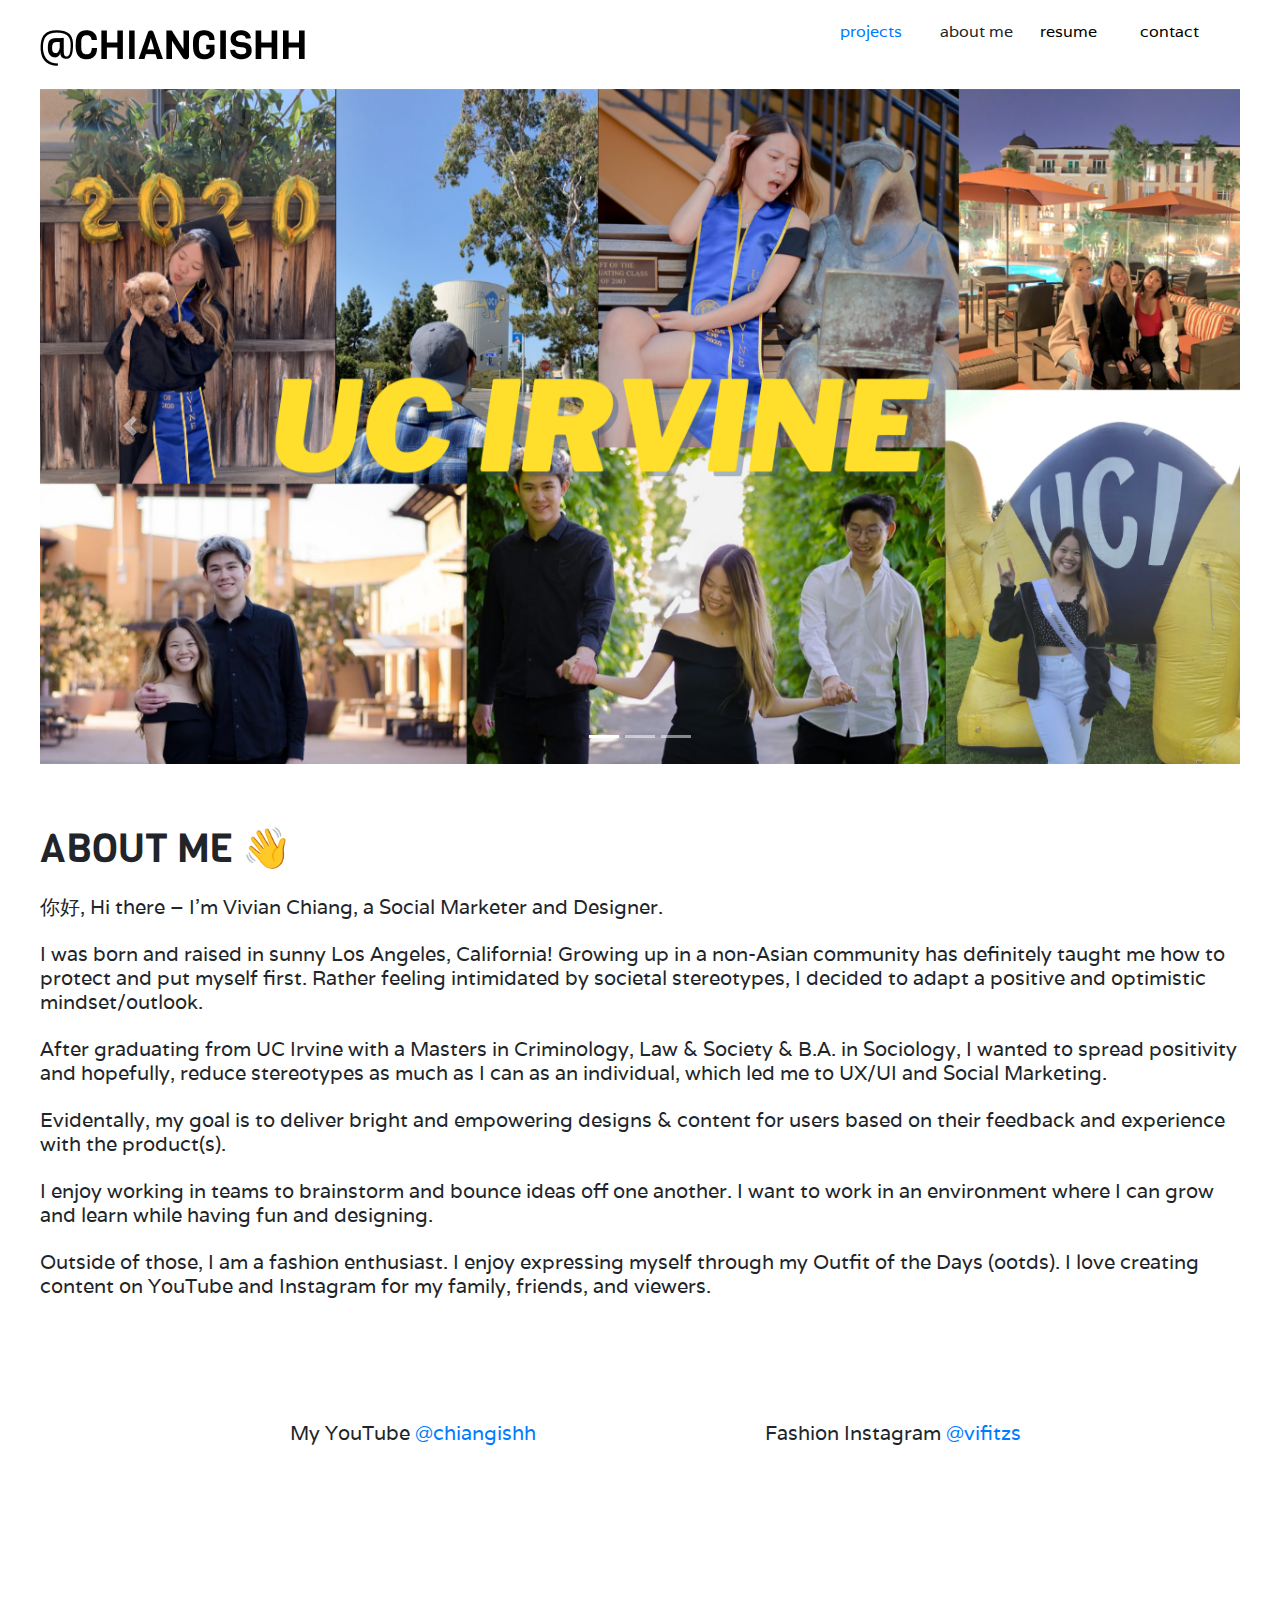
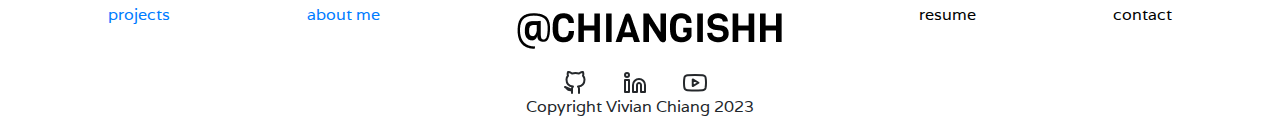
==== commit 9dc479ce: "updated about me and copyright 2023" ====
--- a/about.html
+++ b/about.html
@@ -96,20 +96,19 @@
   <div class="aboutName">
     <h1> ABOUT ME 👋 </h1>
     <div>
-      <h5>你好, Hi there – I’m Vivian Chiang, a UX/UI Designer and UCI graduate student studying Criminology, Law and
-        Society. </h5>
+      <h5>你好, Hi there – I’m Vivian Chiang, a Social Marketer and Designer. </h5>
     </div>
     <div>
       <h5> I was born and raised in sunny Los Angeles, California! Growing up in a non-Asian community has definitely
         taught me how to protect and put myself first. Rather feeling intimidated by societal stereotypes, I decided to
-        adapt a positive and optimistic mindset/outlook!</h5>
+        adapt a positive and optimistic mindset/outlook.</h5>
     </div>
     <div>
-      <h5> After graduating from UC Irvine with a B.A. in Sociology, I wanted to spread positivity and hopefully, reduce
-        stereotypes as much as I can as an individual, which led me to UX/UI. </h5>
+      <h5> After graduating from UC Irvine with a Masters in Criminology, Law & Society & B.A. in Sociology, I wanted to spread positivity and hopefully, reduce
+        stereotypes as much as I can as an individual, which led me to UX/UI and Social Marketing. </h5>
     </div>
     <div>
-      <h5> As a UX/UI Designer, my goal is to deliver bright and empowering designs for users based on their
+      <h5> Evidentally, my goal is to deliver bright and empowering designs & content for users based on their
         feedback and experience with the product(s). </h5>
     </div>
     <div>
@@ -117,7 +116,7 @@
         where I can grow and learn while having fun and designing. </h5>
     </div>
     <div>
-      <h5> Outside of design, I am a fashion enthusiast. I enjoy expressing myself through my Outfit of the Days
+      <h5> Outside of those, I am a fashion enthusiast. I enjoy expressing myself through my Outfit of the Days
         (ootds). I love creating content on YouTube and Instagram for my family, friends, and viewers. </h5>
     </div>
     <div class="social">
